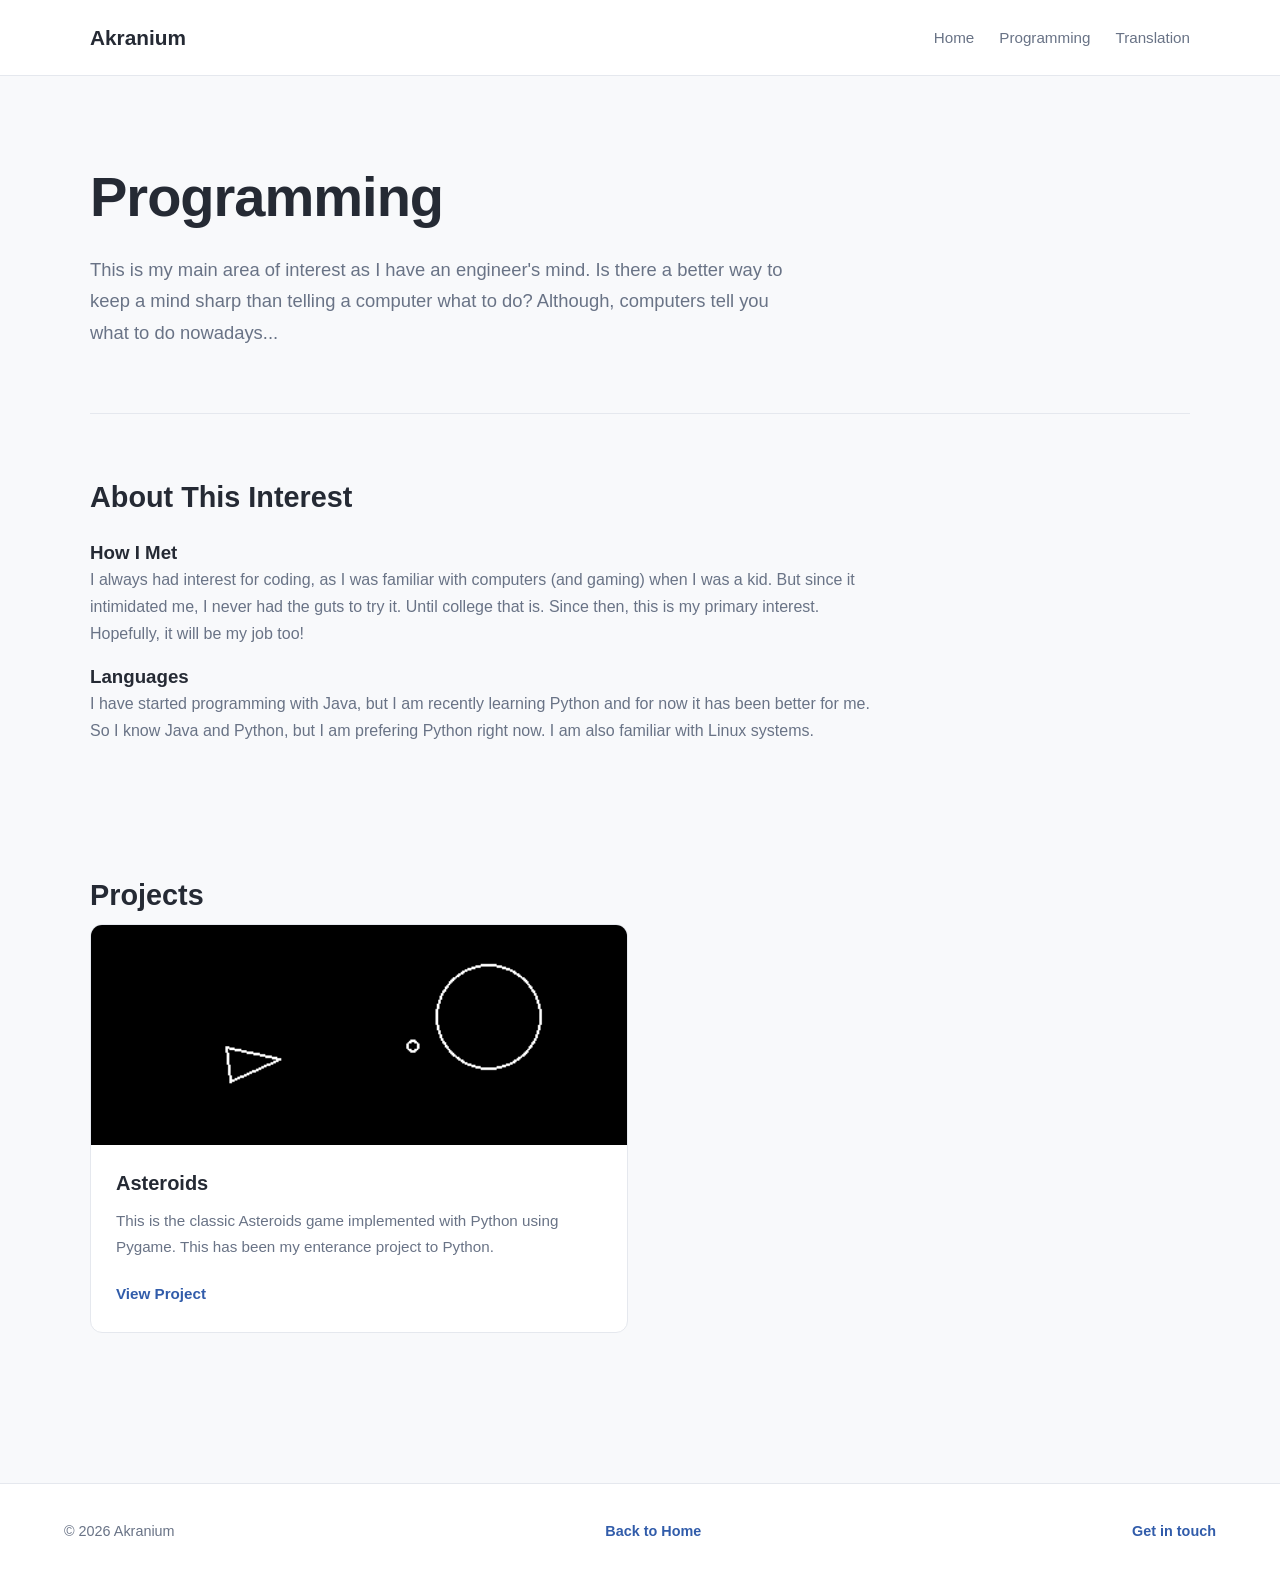
==== pages/programming.html @ aaa5a03d "HTML structure renewed" ====
<!DOCTYPE html>
<html lang="en">

<head>
    <meta charset="UTF-8">
    <meta name="viewport" content="width=device-width, initial-scale=1.0">

    <meta name="description" content="My programming projects!">

    <title>Akranium | Programming</title>

    <link rel="stylesheet" href="../css/style.css">
    <link rel="stylesheet" href="../css/skill.css">
</head>

<body>

    <!-- HEADER -->

    <header class="site-header">

        <span class="site-logo">
            Akranium
        </span>

        <nav class="main-navigation">
            <a href="../index.html">Home</a>
            <a href="programming.html">Programming</a>
            <a href="translation.html">Translation</a>
        </nav>

    </header>


    <!-- SKILL INTRODUCTION -->

    <main>

        <section class="skill-introduction">

            <h1>Programming</h1>

            <p class="skill-description">
                This is my main area of interest as I have an engineer's mind.
                Is there a better way to keep a mind sharp than telling a computer what to do?
                Although, computers tell you what to do nowadays...
            </p>

        </section>


        <!-- ABOUT THIS SKILL -->

        <section class="skill-about">

            <h2>About This Interest</h2>

            <h3>How I Met</h3>
            <p>
                I always had interest for coding, as I was familiar with computers (and gaming) when I was a kid.
                But since it intimidated me, I never had the guts to try it.
                Until college that is. Since then, this is my primary interest. Hopefully, it will be my job too!
            </p>

            <h3>Languages</h3>
            <p>
                I have started programming with Java, but I am recently learning Python and for now it has been better for me.
                So I know Java and Python, but I am prefering Python right now. I am also familiar with Linux systems.
            </p>

        </section>


        <!-- PROJECTS -->

        <section class="skill-projects">

            <h2>Projects</h2>

            <div class="projects-container">

                <!-- PROJECT 1 -->

                <article class="project-card">

                    <img
                        src="../images/programming/Asteroids.png"
                        alt="Project preview"
                    >

                    <div class="project-information">

                        <h3>Asteroids</h3>

                        <p>
                            This is the classic Asteroids game implemented with Python using Pygame.
                            This has been my enterance project to Python.
                        </p>

                        <a href="https://github.com/Akranium/Asteroids">
                            View Project
                        </a>

                    </div>

                </article>

            </div>

        </section>

    </main>


    <!-- FOOTER -->

    <footer class="site-footer">

        <p>© 2026 Akranium</p>

        <a href="../index.html">
            Back to Home
        </a>

        <a href="mailto:akranium@proton.me">
            Get in touch
        </a>

    </footer>

</body>
</html>
---- css/style.css ----
/* =====================================================
   1. GLOBAL SETTINGS
===================================================== */

:root {
    --color-background: #f8f9fb;
    --color-surface: #ffffff;
    --color-primary: #315caa;
    --color-primary-hover: #244781;
    --color-text: #252a34;
    --color-text-light: #697386;
    --color-border: #e5e8ee;

    --font-main: Arial, Helvetica, sans-serif;

    --content-width: 1100px;

    --border-radius: 12px;
    --transition: 0.25s ease;
}


/* =====================================================
   2. RESET AND GENERAL STYLES
===================================================== */

* {
    margin: 0;
    padding: 0;
    box-sizing: border-box;
}

html {
    scroll-behavior: smooth;
}

body {
    font-family: var(--font-main);
    background-color: var(--color-background);
    color: var(--color-text);
    line-height: 1.7;
    min-height: 100vh;
}

a {
    color: var(--color-primary);
    text-decoration: none;
    transition: var(--transition);
}

a:hover {
    color: var(--color-primary-hover);
}

img {
    max-width: 100%;
    display: block;
}

h1, h2, h3 {
    line-height: 1.3;
}

p {
    color: var(--color-text-light);
}


/* =====================================================
   3. HEADER AND NAVIGATION
===================================================== */

.site-header {
    width: 100%;
    background-color: var(--color-surface);
    border-bottom: 1px solid var(--color-border);

    display: flex;
    align-items: center;
    justify-content: space-between;

    padding: 20px max(calc((100% - var(--content-width)) / 2), 5%);
}

.site-logo {
    font-size: 1.3rem;
    font-weight: bold;
    color: var(--color-text);
}

.main-navigation {
    display: flex;
    align-items: center;
    gap: 25px;
}

.main-navigation a {
    color: var(--color-text-light);
    font-size: 0.95rem;
    font-weight: 500;
}

.main-navigation a:hover {
    color: var(--color-primary);
}


/* =====================================================
   4. MAIN CONTENT CONTAINER
===================================================== */

main {
    width: 90%;
    max-width: var(--content-width);
    margin: 0 auto;
}


/* =====================================================
   5. HOMEPAGE INTRODUCTION
===================================================== */

.home-introduction {
    padding: 110px 0 80px;
    max-width: 750px;
}

.home-introduction h1 {
    font-size: clamp(2.3rem, 5vw, 3.5rem);
    margin-bottom: 25px;
    letter-spacing: -1.5px;
}

.home-introduction p {
    font-size: 1.1rem;
    margin-bottom: 18px;
    max-width: 680px;
}


/* =====================================================
   6. HOMEPAGE SKILL OVERVIEW
===================================================== */

.skills-overview {
    padding: 50px 0 100px;
}

.skills-overview h2 {
    font-size: 2rem;
    margin-bottom: 10px;
}

.skills-overview > p {
    margin-bottom: 35px;
}


/* Skill cards container */

.skills-container {
    display: grid;
    grid-template-columns: repeat(3, 1fr);
    gap: 25px;
}


/* Individual skill cards */

.skill-card {
    background-color: var(--color-surface);
    border: 1px solid var(--color-border);
    border-radius: var(--border-radius);

    padding: 30px;

    display: flex;
    flex-direction: column;
    align-items: flex-start;

    transition: var(--transition);
}

.skill-card:hover {
    transform: translateY(-5px);
    border-color: var(--color-primary);
    box-shadow: 0 8px 25px rgba(0, 0, 0, 0.05);
}

.skill-card h3 {
    font-size: 1.3rem;
    margin-bottom: 15px;
}

.skill-card p {
    font-size: 0.95rem;
    margin-bottom: 25px;
}

.skill-card a {
    font-weight: 600;
    font-size: 0.95rem;
    margin-top: auto;
}


/* =====================================================
   7. FOOTER
===================================================== */

.site-footer {
    border-top: 1px solid var(--color-border);
    background-color: var(--color-surface);

    padding: 35px 5%;

    display: flex;
    justify-content: space-between;
    align-items: center;
    flex-wrap: wrap;
    gap: 15px;

    margin-top: 60px;
}

.site-footer p {
    font-size: 0.9rem;
}

.site-footer a {
    font-size: 0.9rem;
    font-weight: 600;
}


/* =====================================================
   8. RESPONSIVE DESIGN
===================================================== */

/* Tablets */

@media (max-width: 900px) {

    .skills-container {
        grid-template-columns: repeat(2, 1fr);
    }

}


/* Mobile devices */

@media (max-width: 600px) {

    .site-header {
        flex-direction: column;
        gap: 15px;
        padding: 20px;
    }

    .main-navigation {
        flex-wrap: wrap;
        justify-content: center;
        gap: 12px 18px;
    }

    main {
        width: 88%;
    }

    .home-introduction {
        padding: 75px 0 55px;
    }

    .home-introduction h1 {
        font-size: 2.2rem;
    }

    .skills-container {
        grid-template-columns: 1fr;
    }

    .site-footer {
        flex-direction: column;
        text-align: center;
    }

}
---- css/skill.css ----
/* =====================================================
   1. SKILL PAGE INTRODUCTION
===================================================== */

.skill-introduction {
    padding: 85px 0 65px;
    border-bottom: 1px solid var(--color-border);
}

.breadcrumb {
    font-size: 0.9rem;
    margin-bottom: 25px;
}

.breadcrumb a {
    color: var(--color-primary);
}

.skill-introduction h1 {
    font-size: clamp(2.5rem, 5vw, 3.5rem);
    margin-bottom: 20px;
    letter-spacing: -1px;
}

.skill-description {
    font-size: 1.15rem;
    max-width: 700px;
}


/* =====================================================
   2. ABOUT THIS SKILL
===================================================== */

.skill-about {
    padding: 65px 0;
    max-width: 800px;
}

.skill-about h2 {
    font-size: 1.8rem;
    margin-bottom: 25px;
}

.skill-about p {
    margin-bottom: 18px;
    font-size: 1rem;
}


/* =====================================================
   3. PROJECTS SECTION
===================================================== */

.skill-projects {
    padding: 50px 0 90px;
}

.skill-projects h2 {
    font-size: 1.8rem;
    margin-bottom: 10px;
}

.skill-projects > p {
    margin-bottom: 35px;
}


/* Projects grid */

.projects-container {
    display: grid;
    grid-template-columns: repeat(2, 1fr);
    gap: 25px;
}


/* Individual project cards */

.project-card {
    background-color: var(--color-surface);
    border: 1px solid var(--color-border);
    border-radius: var(--border-radius);

    overflow: hidden;

    transition: var(--transition);
}

.project-card:hover {
    transform: translateY(-5px);
    box-shadow: 0 8px 25px rgba(0, 0, 0, 0.06);
}


/* Project image */

.project-card img {
    width: 100%;
    height: 220px;
    object-fit: cover;
    background-color: #e9edf3;
}


/* Project information */

.project-information {
    padding: 25px;
}

.project-information h3 {
    font-size: 1.25rem;
    margin-bottom: 12px;
}

.project-information p {
    font-size: 0.95rem;
    margin-bottom: 20px;
}

.project-information a {
    display: inline-block;
    font-weight: 600;
    font-size: 0.95rem;
}


/* =====================================================
   4. RESPONSIVE DESIGN
===================================================== */

@media (max-width: 900px) {

    .projects-container {
        grid-template-columns: repeat(2, 1fr);
    }

}


@media (max-width: 600px) {

    .skill-introduction {
        padding: 60px 0 45px;
    }

    .skill-about {
        padding: 45px 0;
    }

    .projects-container {
        grid-template-columns: 1fr;
    }

    .project-card img {
        height: 200px;
    }

}
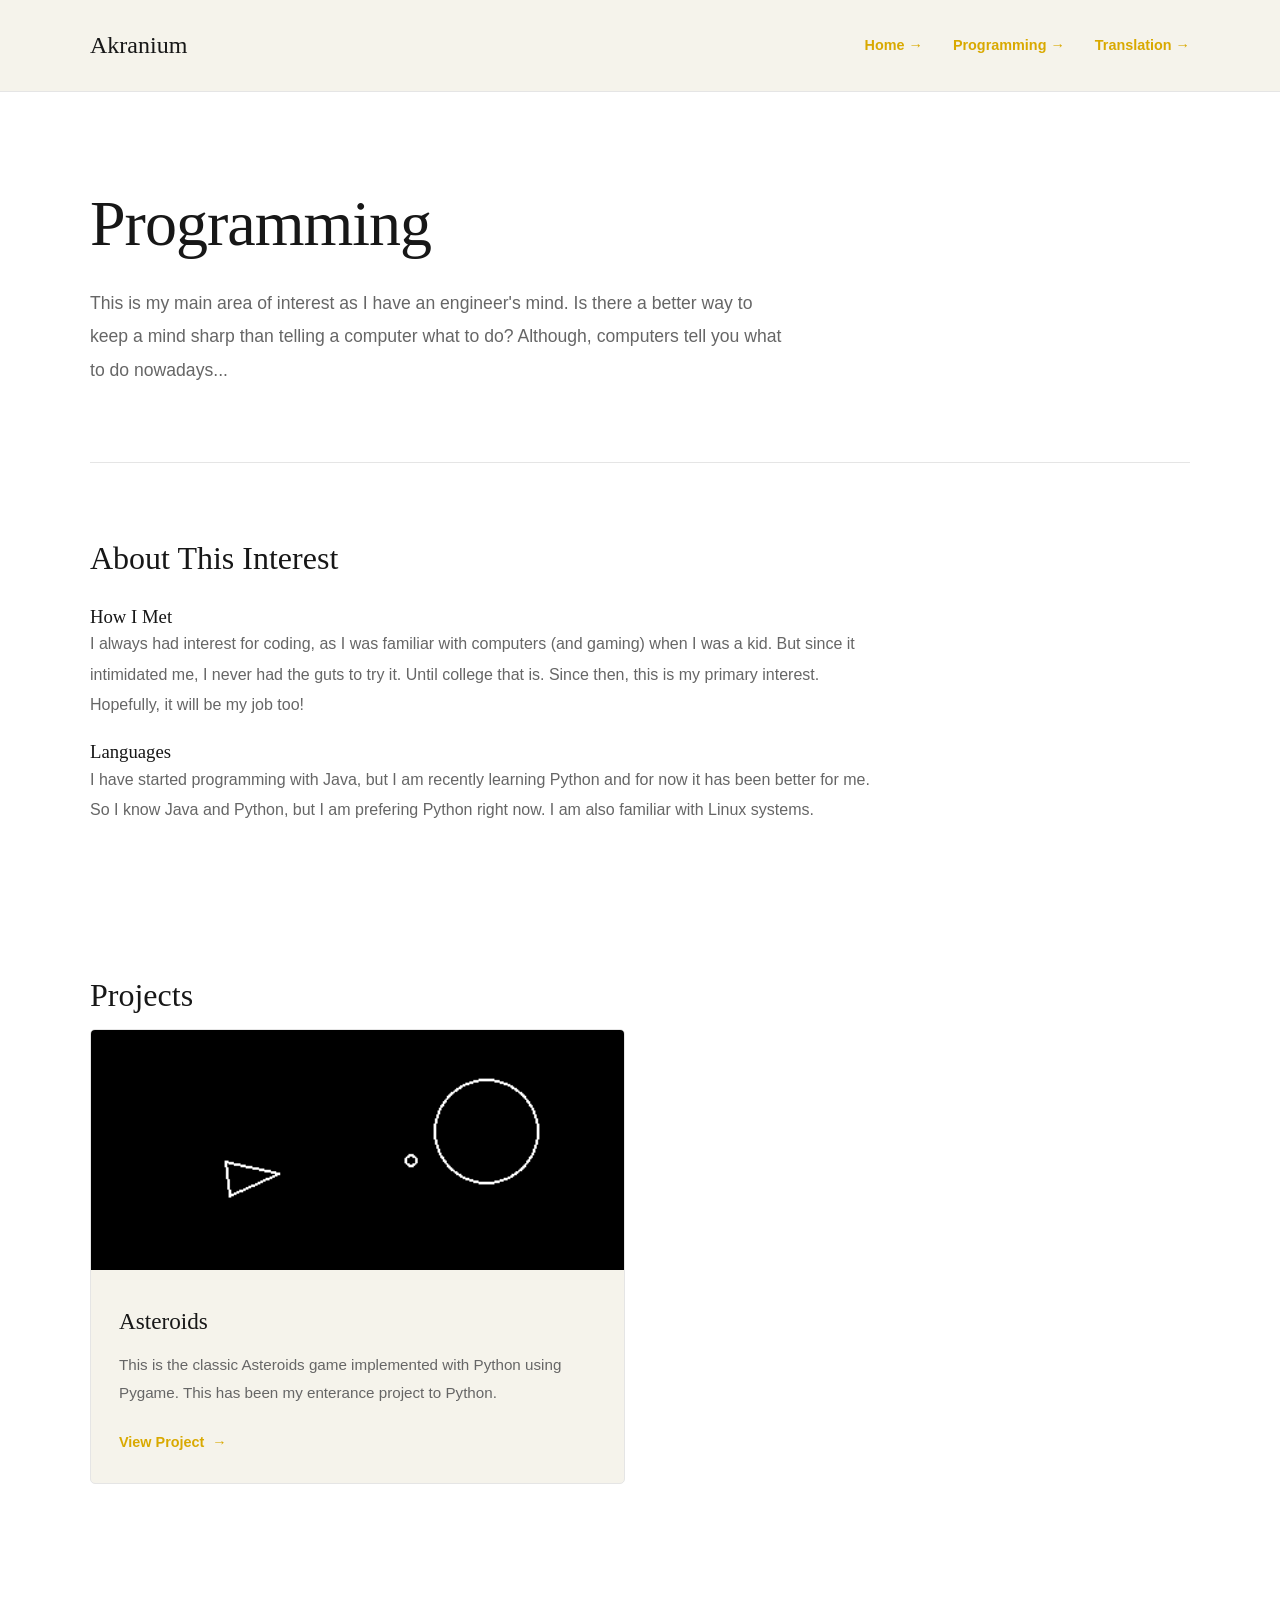
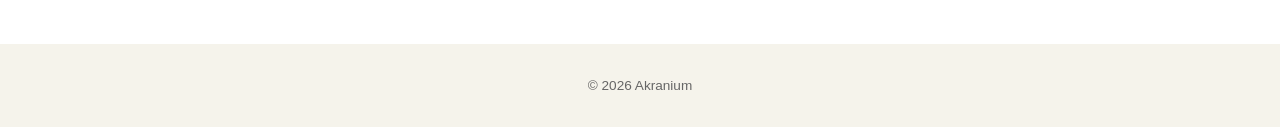
==== commit 99090ca5: "Rewritten CSS" ====
--- a/pages/programming.html
+++ b/pages/programming.html
@@ -119,14 +119,6 @@
 
         <p>© 2026 Akranium</p>
 
-        <a href="../index.html">
-            Back to Home
-        </a>
-
-        <a href="mailto:akranium@proton.me">
-            Get in touch
-        </a>
-
     </footer>
 
 </body>
--- a/css/style.css
+++ b/css/style.css
@@ -1,22 +1,31 @@
 
 /* =====================================================
-   1. GLOBAL SETTINGS
+   1. GLOBAL VARIABLES
 ===================================================== */
 
 :root {
-    --color-background: #f8f9fb;
-    --color-surface: #ffffff;
-    --color-primary: #315caa;
-    --color-primary-hover: #244781;
-    --color-text: #252a34;
-    --color-text-light: #697386;
-    --color-border: #e5e8ee;
-
-    --font-main: Arial, Helvetica, sans-serif;
-
+    /* Colors */
+    --color-background: #FFFFFF;
+    --color-surface: #F5F3EB;
+    --color-surface-alt: #FFF2B8;
+
+    --color-primary: #D9A900;
+    --color-primary-hover: #B58D00;
+
+    --color-text: #171717;
+    --color-text-light: #666666;
+
+    --color-border: #E5E5E5;
+
+    /* Typography */
+    --font-heading: Georgia, "Times New Roman", serif;
+    --font-body: -apple-system, BlinkMacSystemFont,
+                 "Segoe UI", sans-serif;
+
+    /* Layout */
     --content-width: 1100px;
 
-    --border-radius: 12px;
+    /* Effects */
     --transition: 0.25s ease;
 }
 
@@ -36,15 +45,17 @@
 }
 
 body {
-    font-family: var(--font-main);
+    font-family: var(--font-body);
     background-color: var(--color-background);
     color: var(--color-text);
+
     line-height: 1.7;
     min-height: 100vh;
 }
 
 a {
     color: var(--color-primary);
+    font-weight: 700;
     text-decoration: none;
     transition: var(--transition);
 }
@@ -52,6 +63,19 @@
 a:hover {
     color: var(--color-primary-hover);
 }
+
+/* Arrow after every link */
+
+a::after {
+    content: "→";
+    display: inline-block;
+    margin-left: 4px;
+    transition: transform var(--transition);
+}
+
+a:hover::after {
+    transform: translateX(4px);
+}s
 
 img {
     max-width: 100%;
@@ -59,6 +83,8 @@
 }
 
 h1, h2, h3 {
+    font-family: var(--font-heading);
+    font-weight: normal;
     line-height: 1.3;
 }
 
@@ -73,41 +99,36 @@
 
 .site-header {
     width: 100%;
-    background-color: var(--color-surface);
-    border-bottom: 1px solid var(--color-border);
 
     display: flex;
     align-items: center;
     justify-content: space-between;
 
-    padding: 20px max(calc((100% - var(--content-width)) / 2), 5%);
+    padding: 25px max(calc((100% - var(--content-width)) / 2), 5%);
+
+    background-color: var(--color-surface);
+    border-bottom: 1px solid var(--color-border);
 }
 
 .site-logo {
-    font-size: 1.3rem;
-    font-weight: bold;
+    font-family: var(--font-heading);
+    font-size: 1.5rem;
     color: var(--color-text);
+    font-weight: normal;
 }
 
 .main-navigation {
     display: flex;
     align-items: center;
-    gap: 25px;
+    gap: 30px;
 }
 
 .main-navigation a {
-    color: var(--color-text-light);
-    font-size: 0.95rem;
-    font-weight: 500;
-}
-
-.main-navigation a:hover {
-    color: var(--color-primary);
-}
-
-
-/* =====================================================
-   4. MAIN CONTENT CONTAINER
+    font-size: 0.9rem;
+}
+
+/* =====================================================
+   4. MAIN CONTENT
 ===================================================== */
 
 main {
@@ -122,47 +143,48 @@
 ===================================================== */
 
 .home-introduction {
-    padding: 110px 0 80px;
-    max-width: 750px;
+    padding: 120px 0 100px;
+    max-width: 760px;
 }
 
 .home-introduction h1 {
-    font-size: clamp(2.3rem, 5vw, 3.5rem);
-    margin-bottom: 25px;
+    font-size: clamp(2.7rem, 6vw, 4.2rem);
     letter-spacing: -1.5px;
+    margin-bottom: 30px;
 }
 
 .home-introduction p {
-    font-size: 1.1rem;
+    font-size: 1.05rem;
+    max-width: 680px;
     margin-bottom: 18px;
-    max-width: 680px;
-}
-
-
-/* =====================================================
-   6. HOMEPAGE SKILL OVERVIEW
+    line-height: 1.9;
+}
+
+
+/* =====================================================
+   6. SKILL OVERVIEW
 ===================================================== */
 
 .skills-overview {
-    padding: 50px 0 100px;
+    padding: 55px 0 110px;
 }
 
 .skills-overview h2 {
-    font-size: 2rem;
-    margin-bottom: 10px;
+    font-size: 2.1rem;
+    margin-bottom: 12px;
 }
 
 .skills-overview > p {
-    margin-bottom: 35px;
-}
-
-
-/* Skill cards container */
+    margin-bottom: 40px;
+}
+
+
+/* Skill cards layout */
 
 .skills-container {
     display: grid;
     grid-template-columns: repeat(3, 1fr);
-    gap: 25px;
+    gap: 20px;
 }
 
 
@@ -170,26 +192,30 @@
 
 .skill-card {
     background-color: var(--color-surface);
+
     border: 1px solid var(--color-border);
-    border-radius: var(--border-radius);
-
-    padding: 30px;
+    border-radius: 5px;
+
+    padding: 32px;
 
     display: flex;
     flex-direction: column;
     align-items: flex-start;
 
+    min-height: 230px;
+
     transition: var(--transition);
 }
 
 .skill-card:hover {
-    transform: translateY(-5px);
+    background-color: var(--color-surface-alt);
     border-color: var(--color-primary);
-    box-shadow: 0 8px 25px rgba(0, 0, 0, 0.05);
+
+    transform: translateY(-3px);
 }
 
 .skill-card h3 {
-    font-size: 1.3rem;
+    font-size: 1.45rem;
     margin-bottom: 15px;
 }
 
@@ -199,8 +225,7 @@
 }
 
 .skill-card a {
-    font-weight: 600;
-    font-size: 0.95rem;
+    font-size: 0.9rem;
     margin-top: auto;
 }
 
@@ -210,27 +235,23 @@
 ===================================================== */
 
 .site-footer {
-    border-top: 1px solid var(--color-border);
     background-color: var(--color-surface);
-
-    padding: 35px 5%;
+    color: var(--color-background);
+
+    padding: 30px 5%;
 
     display: flex;
-    justify-content: space-between;
+    justify-content: center;
     align-items: center;
-    flex-wrap: wrap;
-    gap: 15px;
+
+    text-align: center;
 
     margin-top: 60px;
 }
 
 .site-footer p {
-    font-size: 0.9rem;
-}
-
-.site-footer a {
-    font-size: 0.9rem;
-    font-weight: 600;
+    color: var(--color-text-light);
+    font-size: 0.85rem;
 }
 
 
@@ -255,14 +276,14 @@
 
     .site-header {
         flex-direction: column;
-        gap: 15px;
-        padding: 20px;
+        gap: 18px;
+        padding: 22px 5%;
     }
 
     .main-navigation {
         flex-wrap: wrap;
         justify-content: center;
-        gap: 12px 18px;
+        gap: 12px 20px;
     }
 
     main {
@@ -270,20 +291,29 @@
     }
 
     .home-introduction {
-        padding: 75px 0 55px;
+        padding: 75px 0 65px;
     }
 
     .home-introduction h1 {
-        font-size: 2.2rem;
+        font-size: 2.5rem;
+    }
+
+    .skills-overview {
+        padding: 35px 0 75px;
     }
 
     .skills-container {
         grid-template-columns: 1fr;
+    }
+
+    .skill-card {
+        min-height: 190px;
     }
 
     .site-footer {
         flex-direction: column;
         text-align: center;
-    }
-
-}
+        padding: 30px 5%;
+    }
+
+}
--- a/css/skill.css
+++ b/css/skill.css
@@ -4,28 +4,20 @@
 ===================================================== */
 
 .skill-introduction {
-    padding: 85px 0 65px;
+    padding: 90px 0 75px;
     border-bottom: 1px solid var(--color-border);
 }
 
-.breadcrumb {
-    font-size: 0.9rem;
-    margin-bottom: 25px;
-}
-
-.breadcrumb a {
-    color: var(--color-primary);
-}
-
 .skill-introduction h1 {
-    font-size: clamp(2.5rem, 5vw, 3.5rem);
-    margin-bottom: 20px;
+    font-size: clamp(2.8rem, 6vw, 4rem);
     letter-spacing: -1px;
+    margin-bottom: 22px;
 }
 
 .skill-description {
-    font-size: 1.15rem;
+    font-size: 1.1rem;
     max-width: 700px;
+    line-height: 1.9;
 }
 
 
@@ -34,18 +26,19 @@
 ===================================================== */
 
 .skill-about {
-    padding: 65px 0;
+    padding: 75px 0;
     max-width: 800px;
 }
 
 .skill-about h2 {
-    font-size: 1.8rem;
+    font-size: 2rem;
     margin-bottom: 25px;
 }
 
 .skill-about p {
-    margin-bottom: 18px;
     font-size: 1rem;
+    line-height: 1.9;
+    margin-bottom: 20px;
 }
 
 
@@ -54,16 +47,16 @@
 ===================================================== */
 
 .skill-projects {
-    padding: 50px 0 90px;
+    padding: 55px 0 100px;
 }
 
 .skill-projects h2 {
-    font-size: 1.8rem;
-    margin-bottom: 10px;
+    font-size: 2rem;
+    margin-bottom: 12px;
 }
 
 .skill-projects > p {
-    margin-bottom: 35px;
+    margin-bottom: 40px;
 }
 
 
@@ -72,7 +65,7 @@
 .projects-container {
     display: grid;
     grid-template-columns: repeat(2, 1fr);
-    gap: 25px;
+    gap: 30px;
 }
 
 
@@ -80,8 +73,9 @@
 
 .project-card {
     background-color: var(--color-surface);
+
     border: 1px solid var(--color-border);
-    border-radius: var(--border-radius);
+    border-radius: 5px;
 
     overflow: hidden;
 
@@ -89,8 +83,10 @@
 }
 
 .project-card:hover {
-    transform: translateY(-5px);
-    box-shadow: 0 8px 25px rgba(0, 0, 0, 0.06);
+    background-color: var(--color-surface-alt);
+    border-color: var(--color-primary);
+
+    transform: translateY(-3px);
 }
 
 
@@ -98,32 +94,34 @@
 
 .project-card img {
     width: 100%;
-    height: 220px;
+    height: 240px;
+
     object-fit: cover;
-    background-color: #e9edf3;
+
+    background-color: var(--color-surface-alt);
 }
 
 
 /* Project information */
 
 .project-information {
-    padding: 25px;
+    padding: 28px;
 }
 
 .project-information h3 {
-    font-size: 1.25rem;
-    margin-bottom: 12px;
+    font-size: 1.45rem;
+    margin-bottom: 15px;
 }
 
 .project-information p {
     font-size: 0.95rem;
-    margin-bottom: 20px;
+    line-height: 1.8;
+    margin-bottom: 22px;
 }
 
 .project-information a {
     display: inline-block;
-    font-weight: 600;
-    font-size: 0.95rem;
+    font-size: 0.9rem;
 }
 
 
@@ -143,11 +141,15 @@
 @media (max-width: 600px) {
 
     .skill-introduction {
-        padding: 60px 0 45px;
+        padding: 65px 0 50px;
     }
 
     .skill-about {
-        padding: 45px 0;
+        padding: 50px 0;
+    }
+
+    .skill-projects {
+        padding: 35px 0 75px;
     }
 
     .projects-container {
@@ -155,7 +157,11 @@
     }
 
     .project-card img {
-        height: 200px;
+        height: 210px;
+    }
+
+    .project-information {
+        padding: 22px;
     }
 
 }
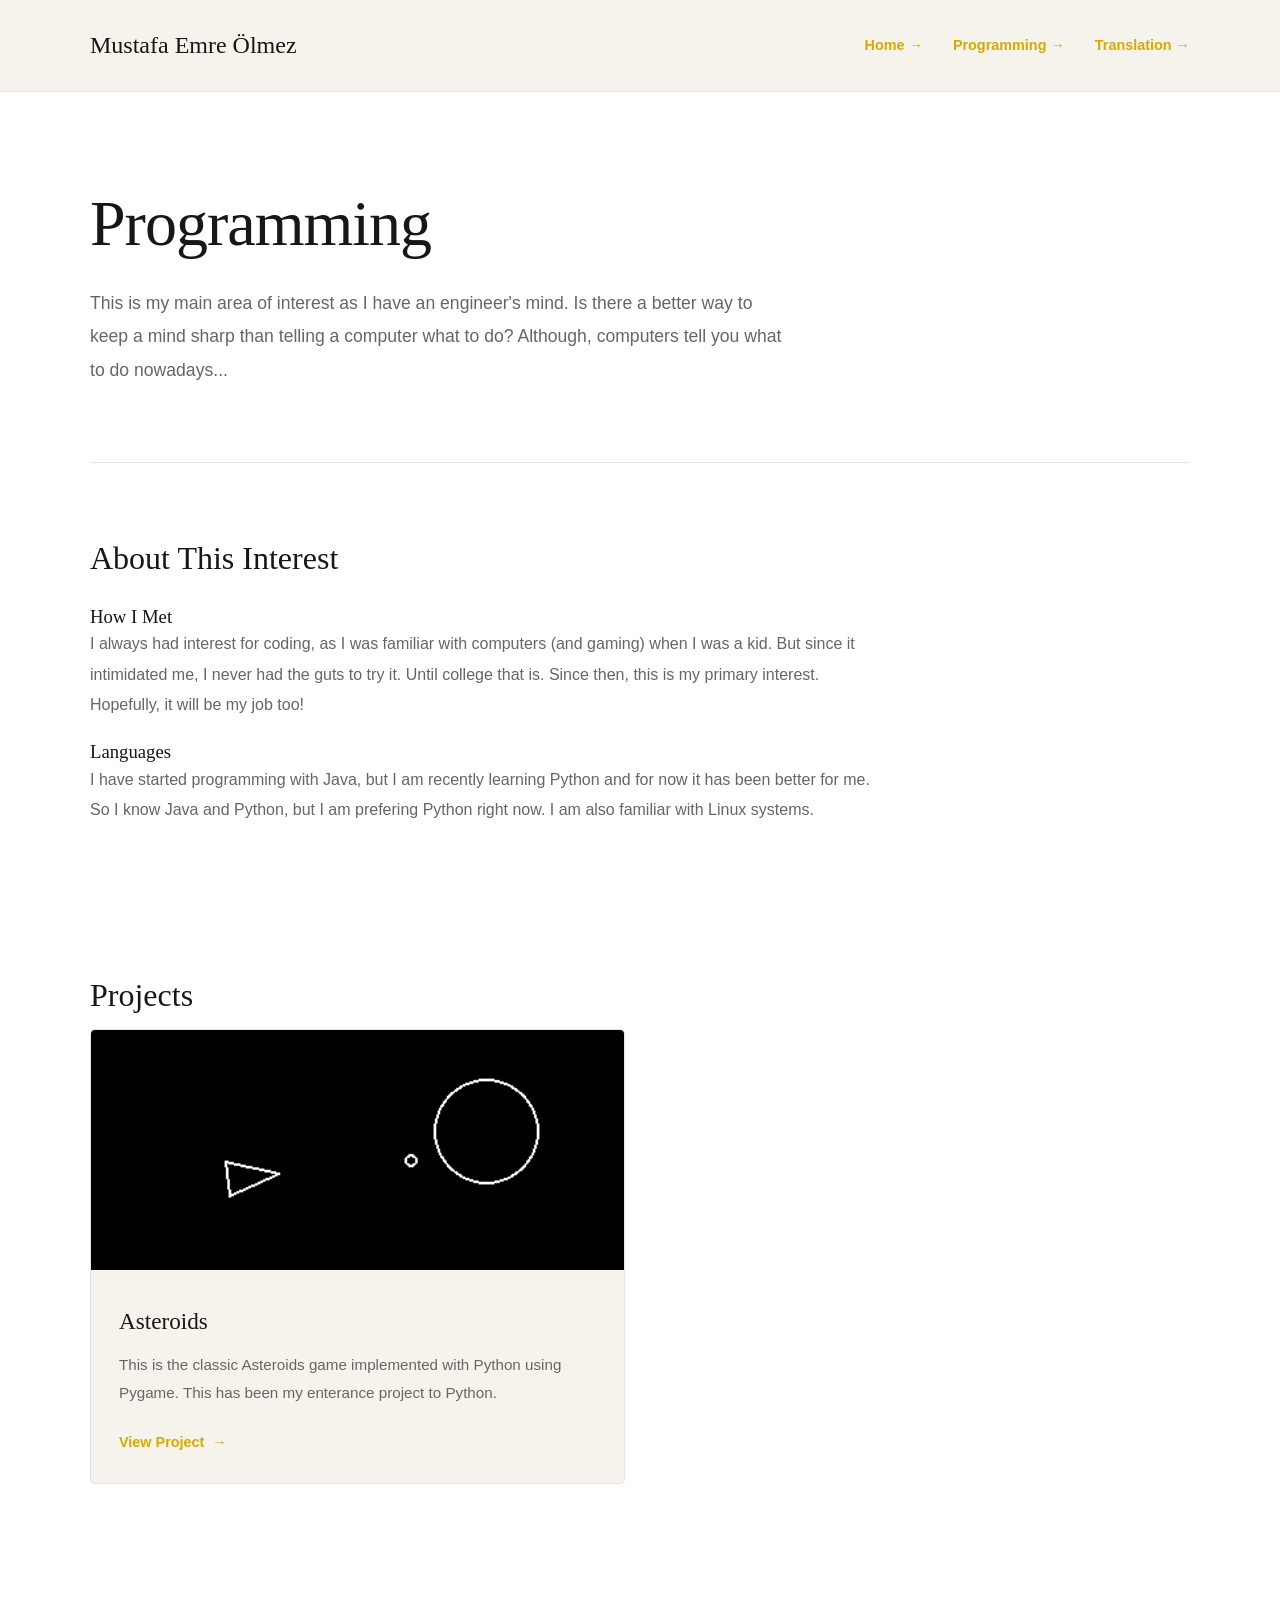
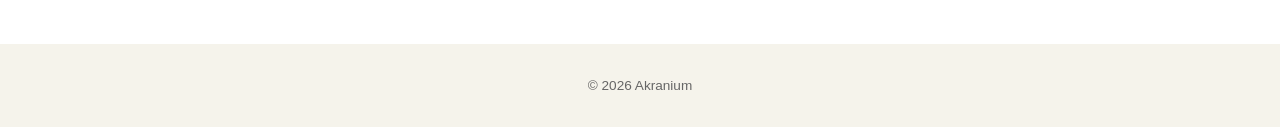
==== commit 8af9d354: "FINE, I'll write my real name" ====
--- a/pages/programming.html
+++ b/pages/programming.html
@@ -8,7 +8,7 @@
 
     <meta name="description" content="My programming projects!">
 
-    <title>Akranium | Programming</title>
+    <title>Portfolio | Programming</title>
 
     <link rel="stylesheet" href="../css/style.css">
     <link rel="stylesheet" href="../css/skill.css">
@@ -21,7 +21,7 @@
     <header class="site-header">
 
         <span class="site-logo">
-            Akranium
+            Mustafa Emre Ölmez
         </span>
 
         <nav class="main-navigation">
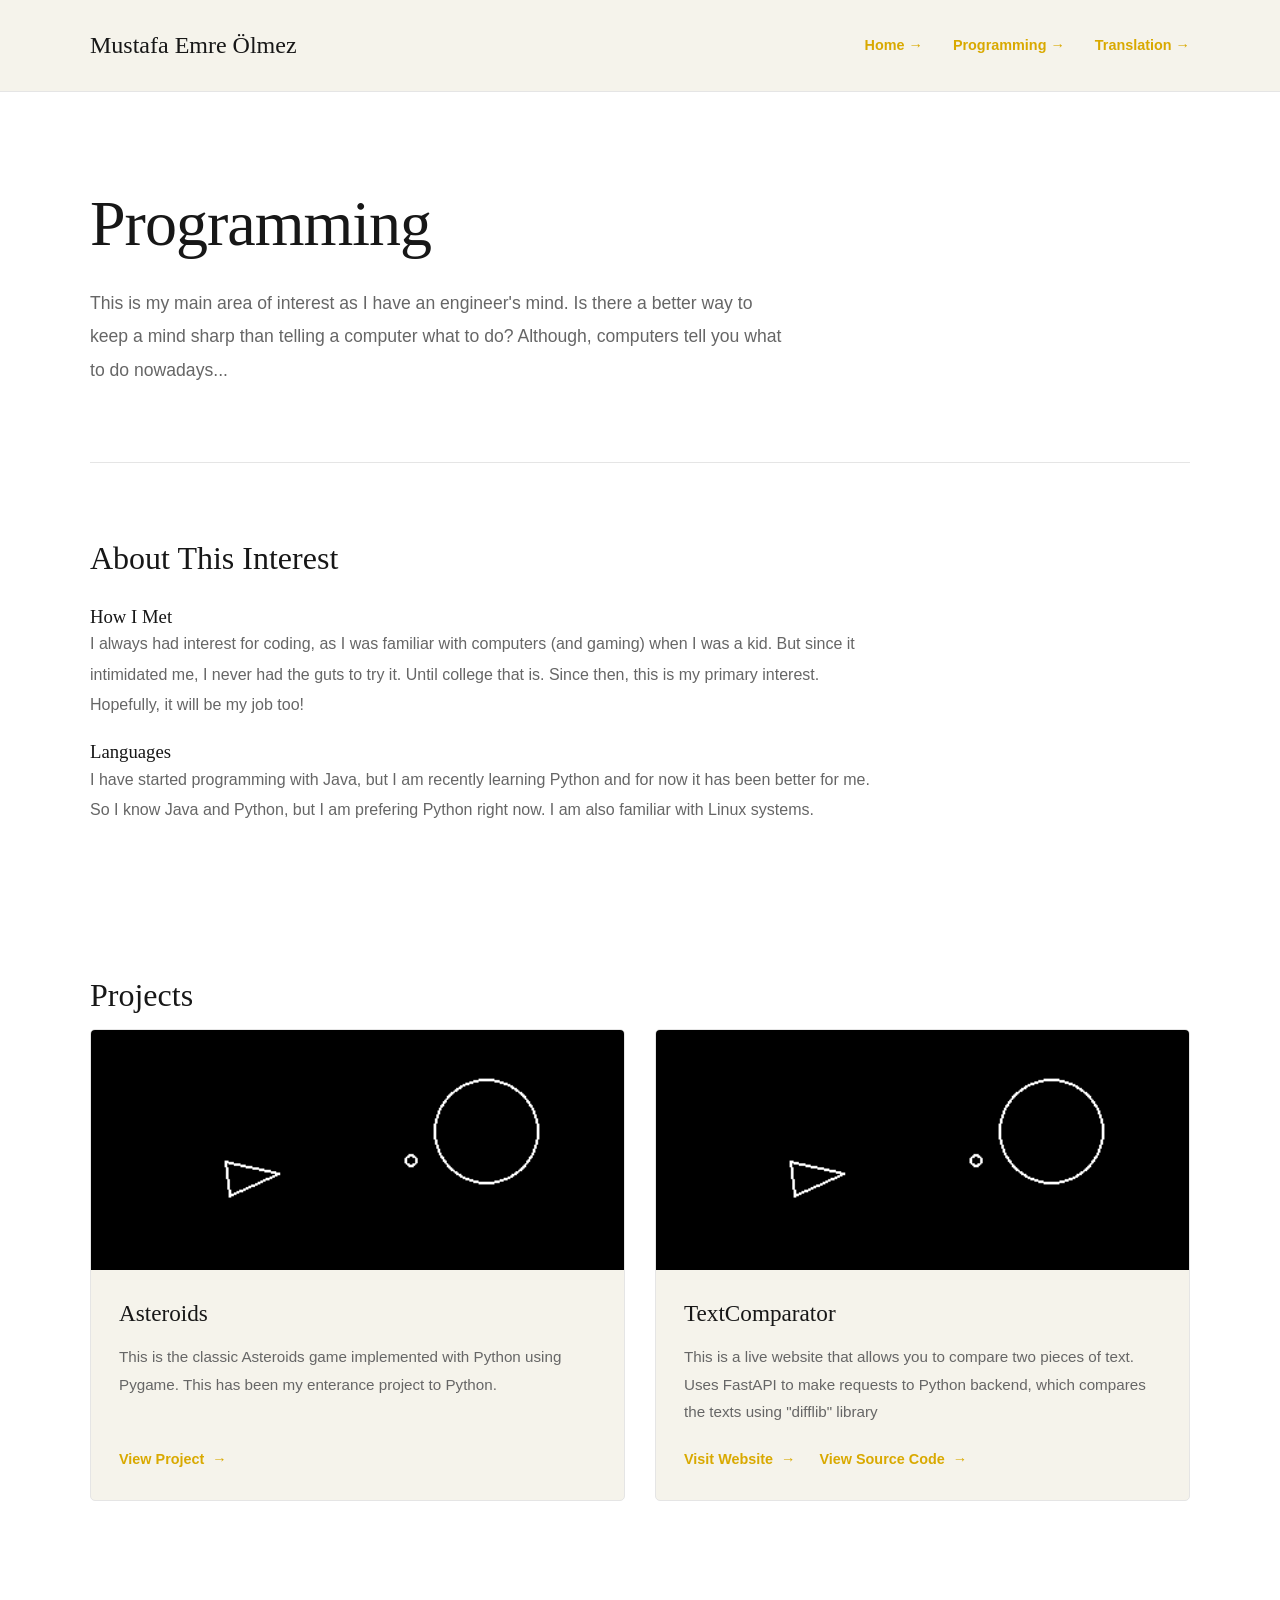
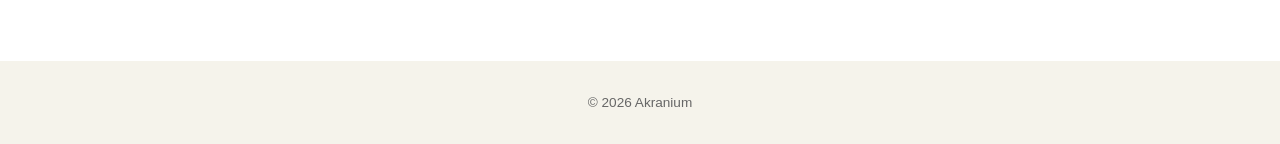
==== commit 3e6725e0: "Added TextComparator project, project cards support multiple links" ====
--- a/pages/programming.html
+++ b/pages/programming.html
@@ -80,7 +80,7 @@
 
             <div class="projects-container">
 
-                <!-- PROJECT 1 -->
+                <!-- PROJECT 1: Asteroids -->
 
                 <article class="project-card">
 
@@ -97,10 +97,45 @@
                             This is the classic Asteroids game implemented with Python using Pygame.
                             This has been my enterance project to Python.
                         </p>
+                        <div class="project-links">
+                            <a href="https://github.com/Akranium/Asteroids">
+                                View Project
+                            </a>
+                        </div>
 
-                        <a href="https://github.com/Akranium/Asteroids">
-                            View Project
-                        </a>
+                    </div>
+
+                </article>
+
+                <!-- PROJECT 2: TextComparator -->
+
+                <article class="project-card">
+
+                    <img
+                        src="../images/programming/Asteroids.png"
+                        alt="Project preview"
+                    >
+
+                    <div class="project-information">
+
+                        <h3>TextComparator</h3>
+
+                        <p>
+                            This is a live website that allows you to compare two pieces of text.
+                            Uses FastAPI to make requests to Python backend, which compares the texts using "difflib" library
+                        </p>
+
+                        <div class="project-links">
+
+                            <a href="https://text-comparator-sage.vercel.app">
+                                Visit Website
+                            </a>
+
+                            <a href="https://github.com/Akranium/Text_Comparator">
+                                View Source Code
+                            </a>
+
+                        </div>
 
                     </div>
 
--- a/css/style.css
+++ b/css/style.css
@@ -231,7 +231,77 @@
 
 
 /* =====================================================
-   7. FOOTER
+   7. CONTACT SECTION
+===================================================== */
+
+.contact-section {
+    padding: 70px 0 100px;
+    border-top: 1px solid var(--color-border);
+}
+
+.contact-section h2 {
+    font-size: 2.2rem;
+    margin-bottom: 15px;
+}
+
+.contact-section > p {
+    max-width: 600px;
+    margin-bottom: 30px;
+    line-height: 1.9;
+}
+
+/* Contact links */
+
+.contact-links {
+    display: flex;
+    flex-direction: column;
+    align-items: flex-start;
+    gap: 18px;
+}
+
+.contact-links a {
+    display: inline-flex;
+    align-items: center;
+    gap: 12px;
+}
+
+/* Contact icons */
+
+.contact-icon {
+    display: inline-block;
+    width: 22px;
+    height: 22px;
+
+    background-color: currentColor;
+
+    mask-repeat: no-repeat;
+    mask-position: center;
+    mask-size: contain;
+
+    -webkit-mask-repeat: no-repeat;
+    -webkit-mask-position: center;
+    -webkit-mask-size: contain;
+
+    flex-shrink: 0;
+}
+
+.email-icon {
+    mask-image: url("../images/icons/email.svg");
+    -webkit-mask-image: url("../images/icons/email.svg");
+}
+
+.github-icon {
+    mask-image: url("../images/icons/github.svg");
+    -webkit-mask-image: url("../images/icons/github.svg");
+}
+
+.linkedin-icon {
+    mask-image: url("../images/icons/linkedin.svg");
+    -webkit-mask-image: url("../images/icons/linkedin.svg");
+}
+
+/* =====================================================
+   8. FOOTER
 ===================================================== */
 
 .site-footer {
@@ -256,7 +326,7 @@
 
 
 /* =====================================================
-   8. RESPONSIVE DESIGN
+   9. RESPONSIVE DESIGN
 ===================================================== */
 
 /* Tablets */
@@ -316,4 +386,8 @@
         padding: 30px 5%;
     }
 
-}
+    .contact-section {
+        padding: 50px 0 75px;
+    }
+
+}
--- a/css/skill.css
+++ b/css/skill.css
@@ -1,4 +1,3 @@
-
 /* =====================================================
    1. SKILL PAGE INTRODUCTION
 ===================================================== */
@@ -20,7 +19,6 @@
     line-height: 1.9;
 }
 
-
 /* =====================================================
    2. ABOUT THIS SKILL
 ===================================================== */
@@ -41,7 +39,6 @@
     margin-bottom: 20px;
 }
 
-
 /* =====================================================
    3. PROJECTS SECTION
 ===================================================== */
@@ -59,7 +56,6 @@
     margin-bottom: 40px;
 }
 
-
 /* Projects grid */
 
 .projects-container {
@@ -67,7 +63,6 @@
     grid-template-columns: repeat(2, 1fr);
     gap: 30px;
 }
-
 
 /* Individual project cards */
 
@@ -80,6 +75,9 @@
     overflow: hidden;
 
     transition: var(--transition);
+
+    display: flex;
+    flex-direction: column;
 }
 
 .project-card:hover {
@@ -88,7 +86,6 @@
 
     transform: translateY(-3px);
 }
-
 
 /* Project image */
 
@@ -101,11 +98,13 @@
     background-color: var(--color-surface-alt);
 }
 
-
 /* Project information */
 
 .project-information {
     padding: 28px;
+    display: flex;
+    flex-direction: column;
+    height: 100%;
 }
 
 .project-information h3 {
@@ -119,11 +118,23 @@
     margin-bottom: 22px;
 }
 
-.project-information a {
-    display: inline-block;
-    font-size: 0.9rem;
+/* Project links */
+
+.project-links {
+    display: flex;
+    flex-wrap: wrap;
+    align-items: center;
+    gap: 12px 24px;
+    margin-top: auto;
 }
 
+.project-links a {
+    display: inline-block;
+    font-family: var(--font-body);
+    font-size: 0.9rem;
+    font-weight: 700;
+    line-height: 1.7;
+}
 
 /* =====================================================
    4. RESPONSIVE DESIGN
@@ -136,7 +147,6 @@
     }
 
 }
-
 
 @media (max-width: 600px) {
 
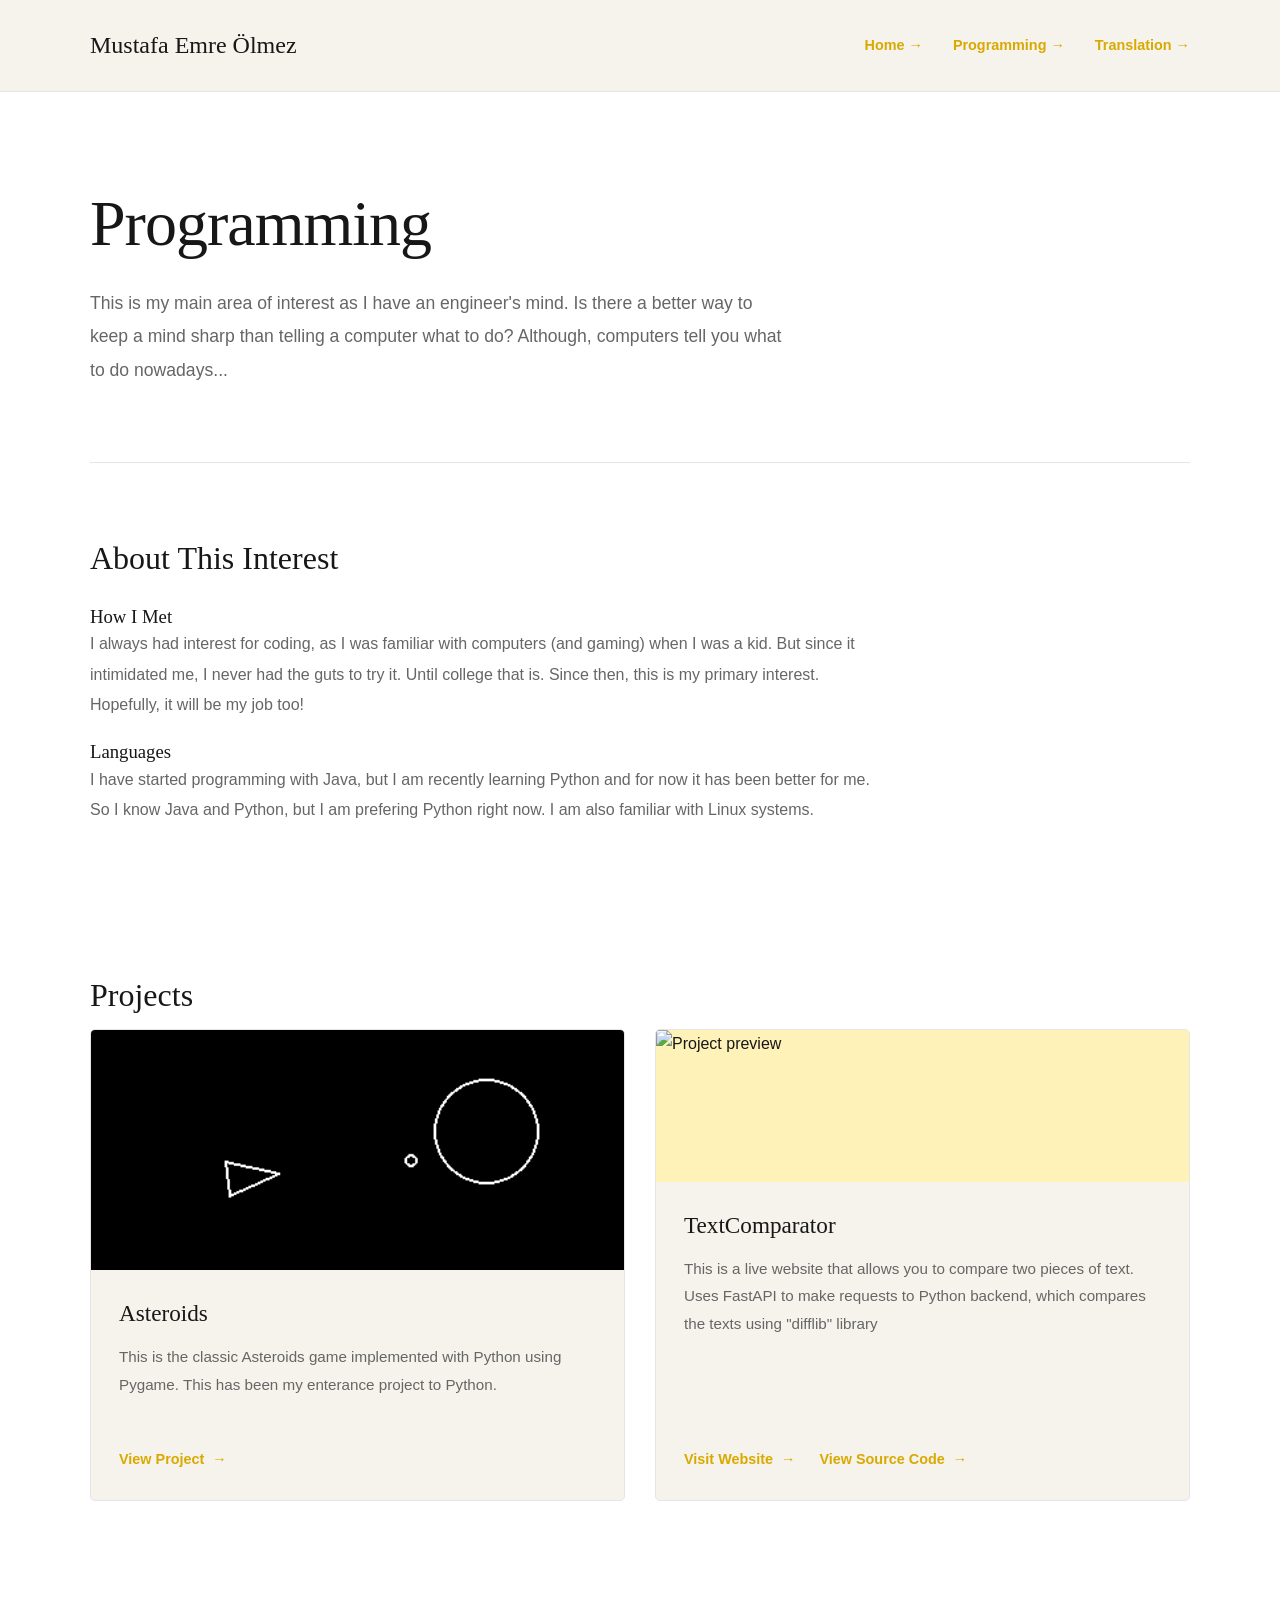
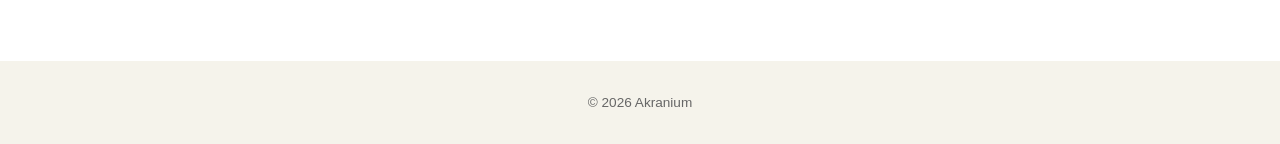
==== commit e03b1999: "Added TextComparator project image (i forgor)" ====
--- a/pages/programming.html
+++ b/pages/programming.html
@@ -98,7 +98,9 @@
                             This has been my enterance project to Python.
                         </p>
                         <div class="project-links">
-                            <a href="https://github.com/Akranium/Asteroids">
+                            <a href="https://github.com/Akranium/Asteroids"
+                            target="_blank"
+                            rel="noopener noreferrer">
                                 View Project
                             </a>
                         </div>
@@ -112,7 +114,7 @@
                 <article class="project-card">
 
                     <img
-                        src="../images/programming/Asteroids.png"
+                        src="../images/programming/Text_Comparator.png"
                         alt="Project preview"
                     >
 
@@ -127,11 +129,15 @@
 
                         <div class="project-links">
 
-                            <a href="https://text-comparator-sage.vercel.app">
+                            <a href="https://text-comparator-sage.vercel.app"
+                            target="_blank"
+                            rel="noopener noreferrer">
                                 Visit Website
                             </a>
 
-                            <a href="https://github.com/Akranium/Text_Comparator">
+                            <a href="https://github.com/Akranium/Text_Comparator"
+                            target="_blank"
+                            rel="noopener noreferrer">
                                 View Source Code
                             </a>
 
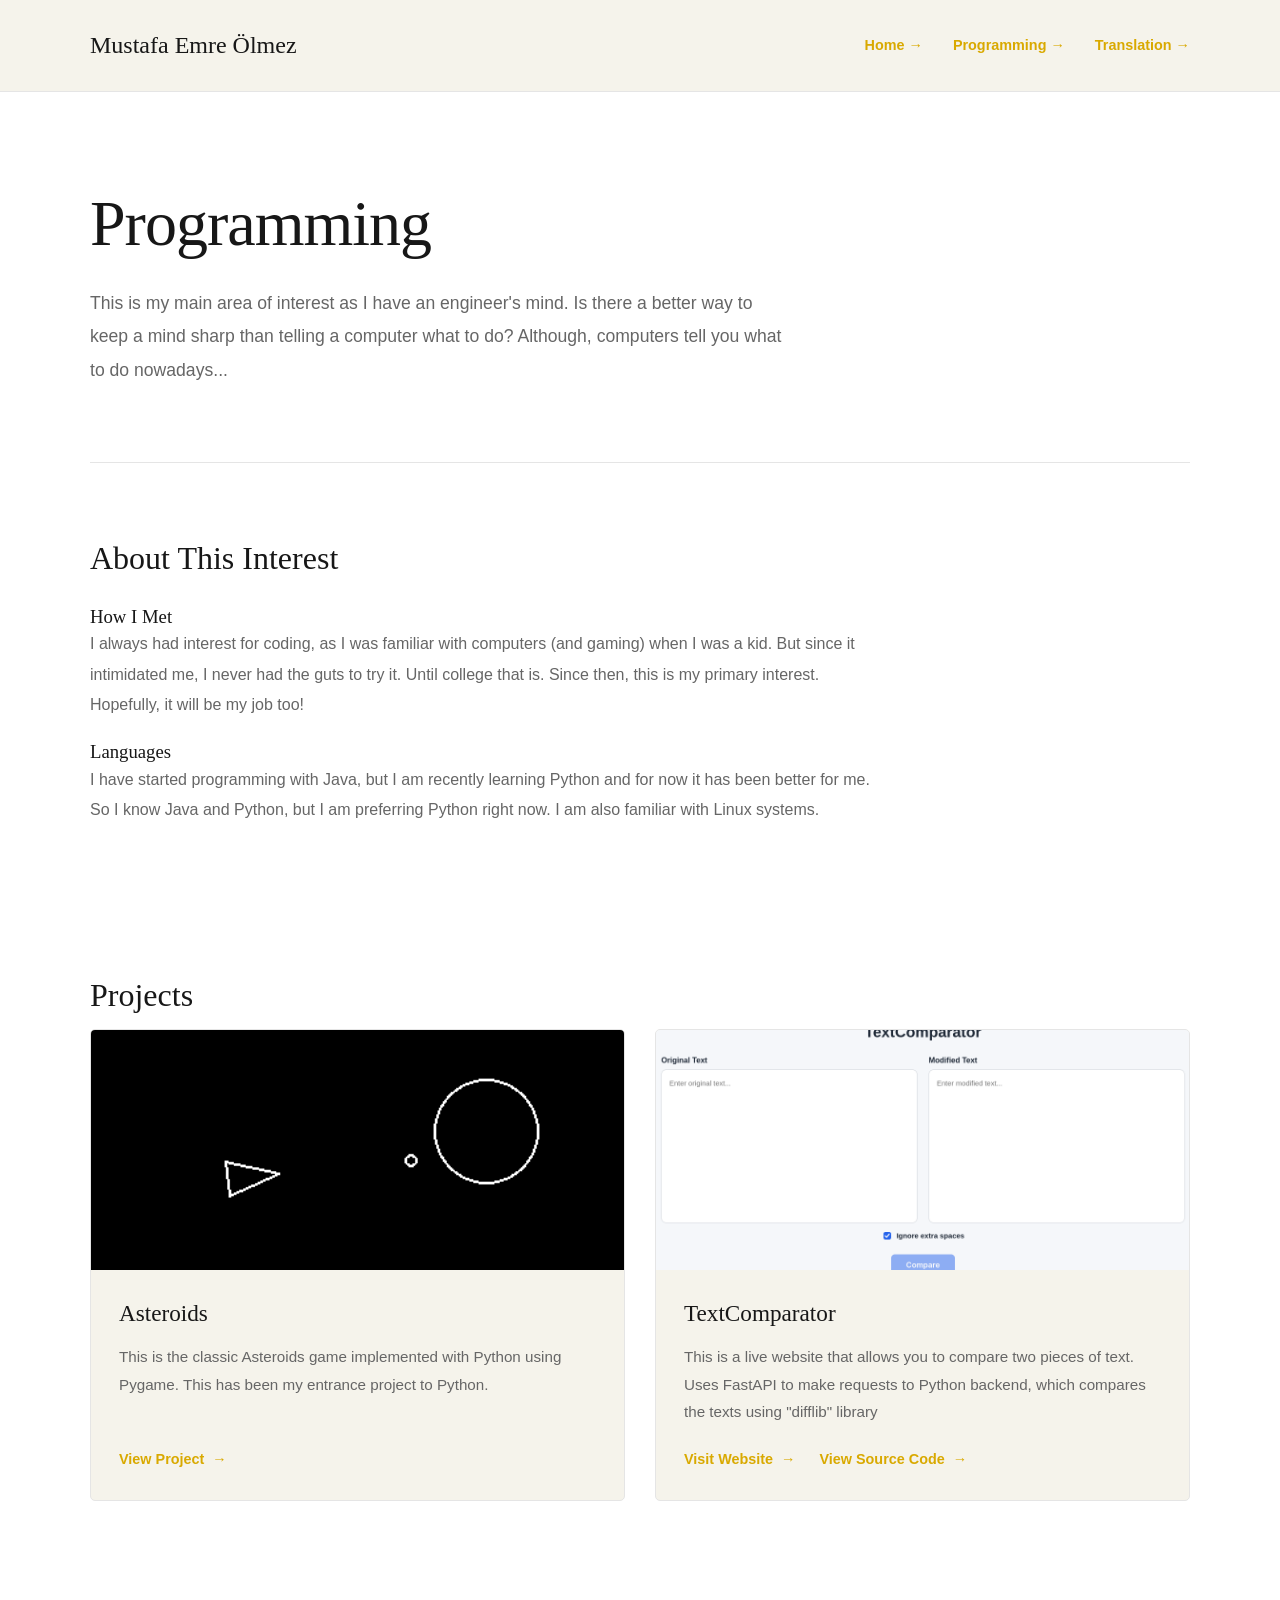
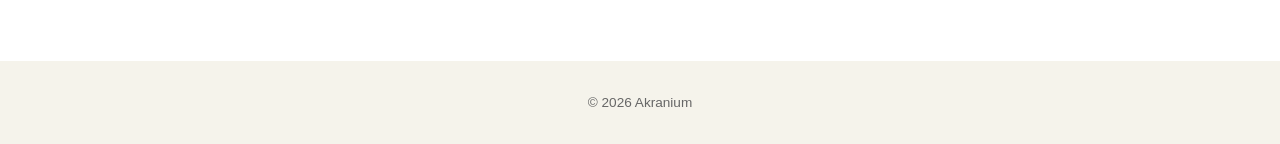
==== commit 4e2d1032: "Fix typos" ====
--- a/pages/programming.html
+++ b/pages/programming.html
@@ -66,7 +66,7 @@
             <h3>Languages</h3>
             <p>
                 I have started programming with Java, but I am recently learning Python and for now it has been better for me.
-                So I know Java and Python, but I am prefering Python right now. I am also familiar with Linux systems.
+                So I know Java and Python, but I am preferring Python right now. I am also familiar with Linux systems.
             </p>
 
         </section>
@@ -95,7 +95,7 @@
 
                         <p>
                             This is the classic Asteroids game implemented with Python using Pygame.
-                            This has been my enterance project to Python.
+                            This has been my entrance project to Python.
                         </p>
                         <div class="project-links">
                             <a href="https://github.com/Akranium/Asteroids"
